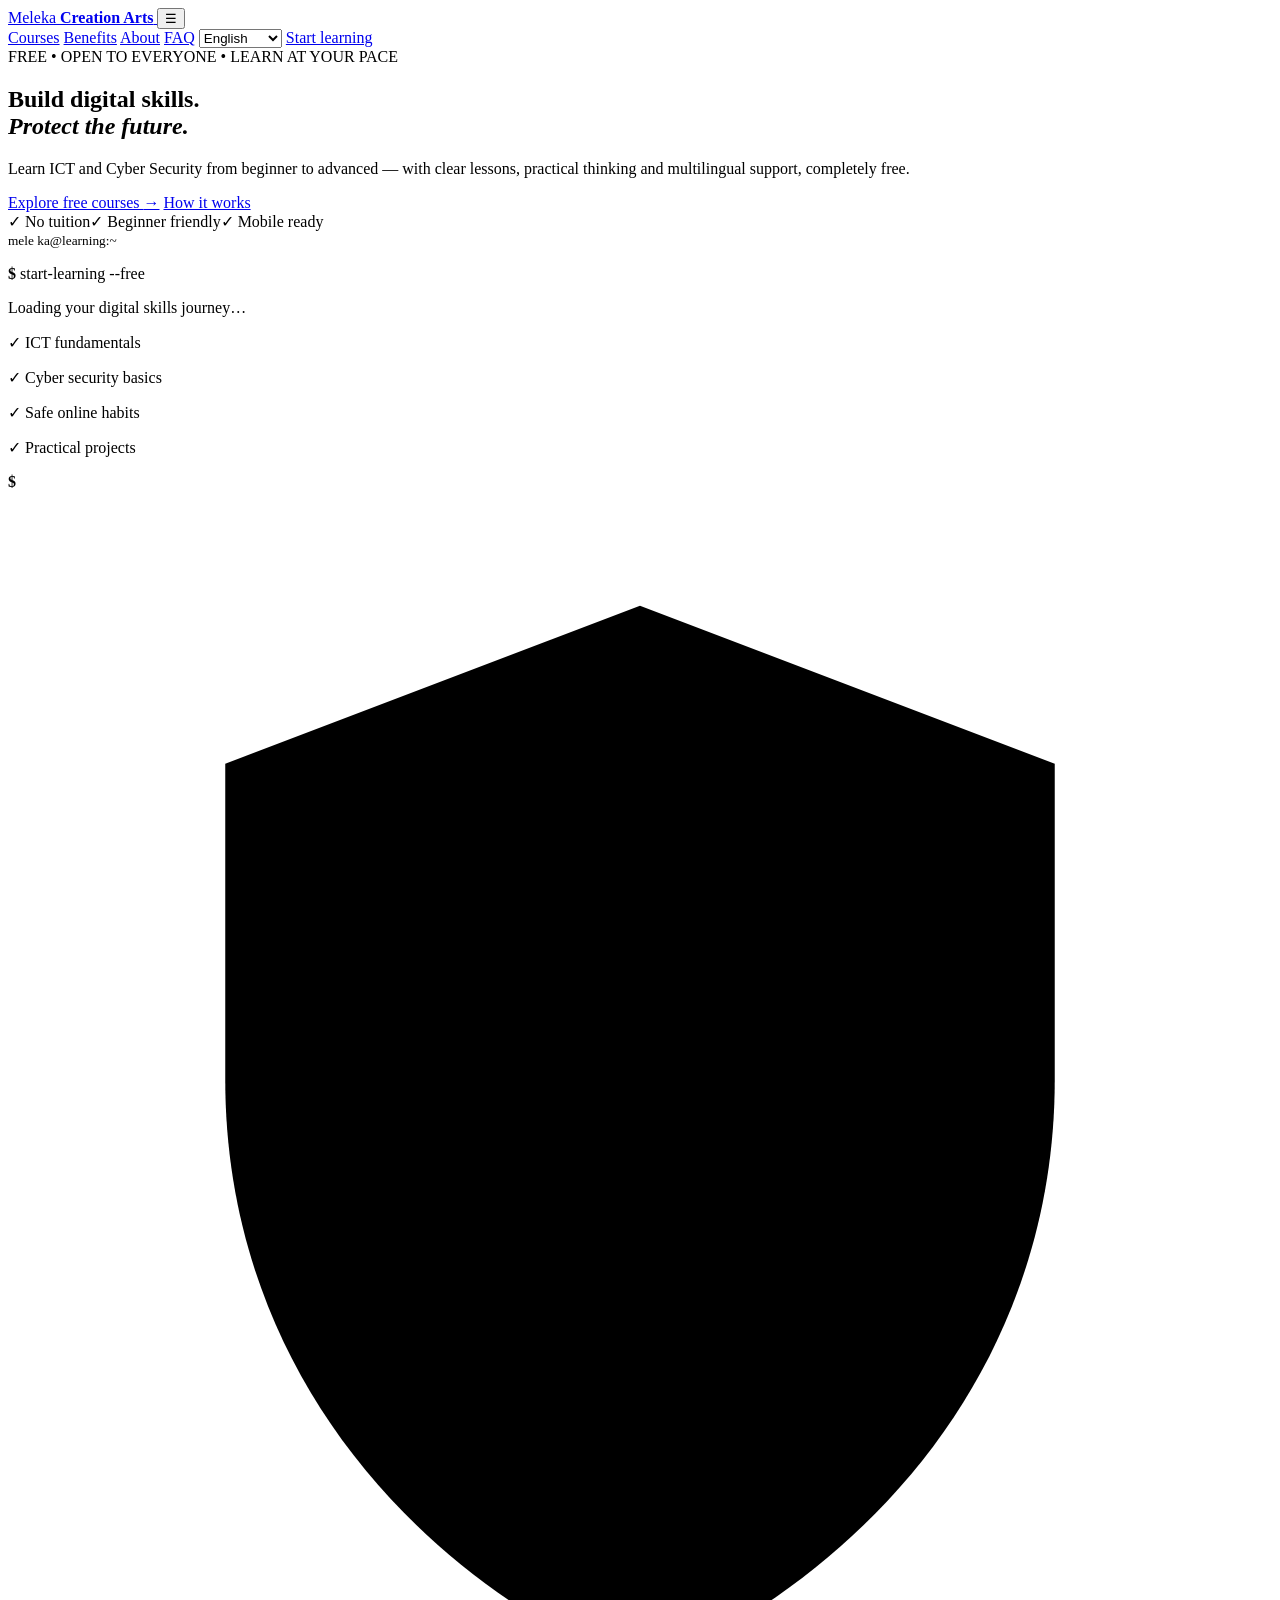
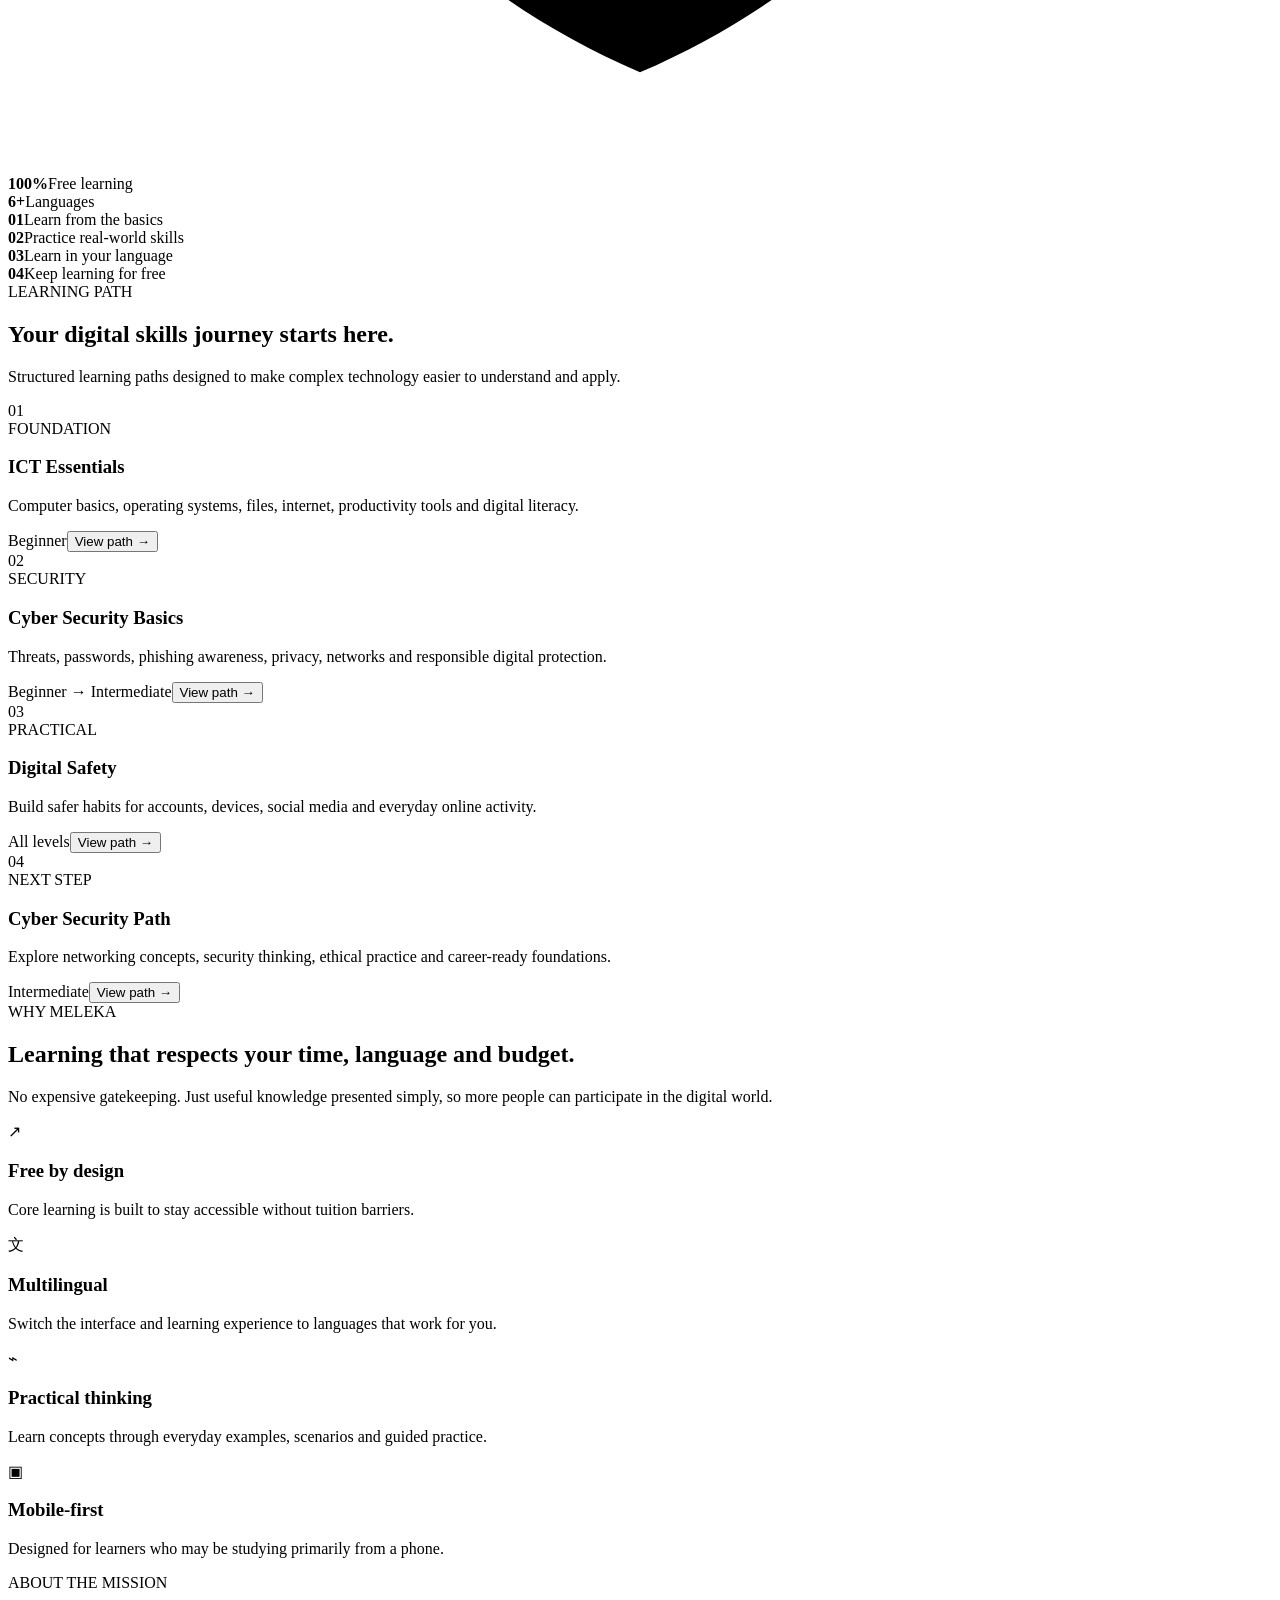
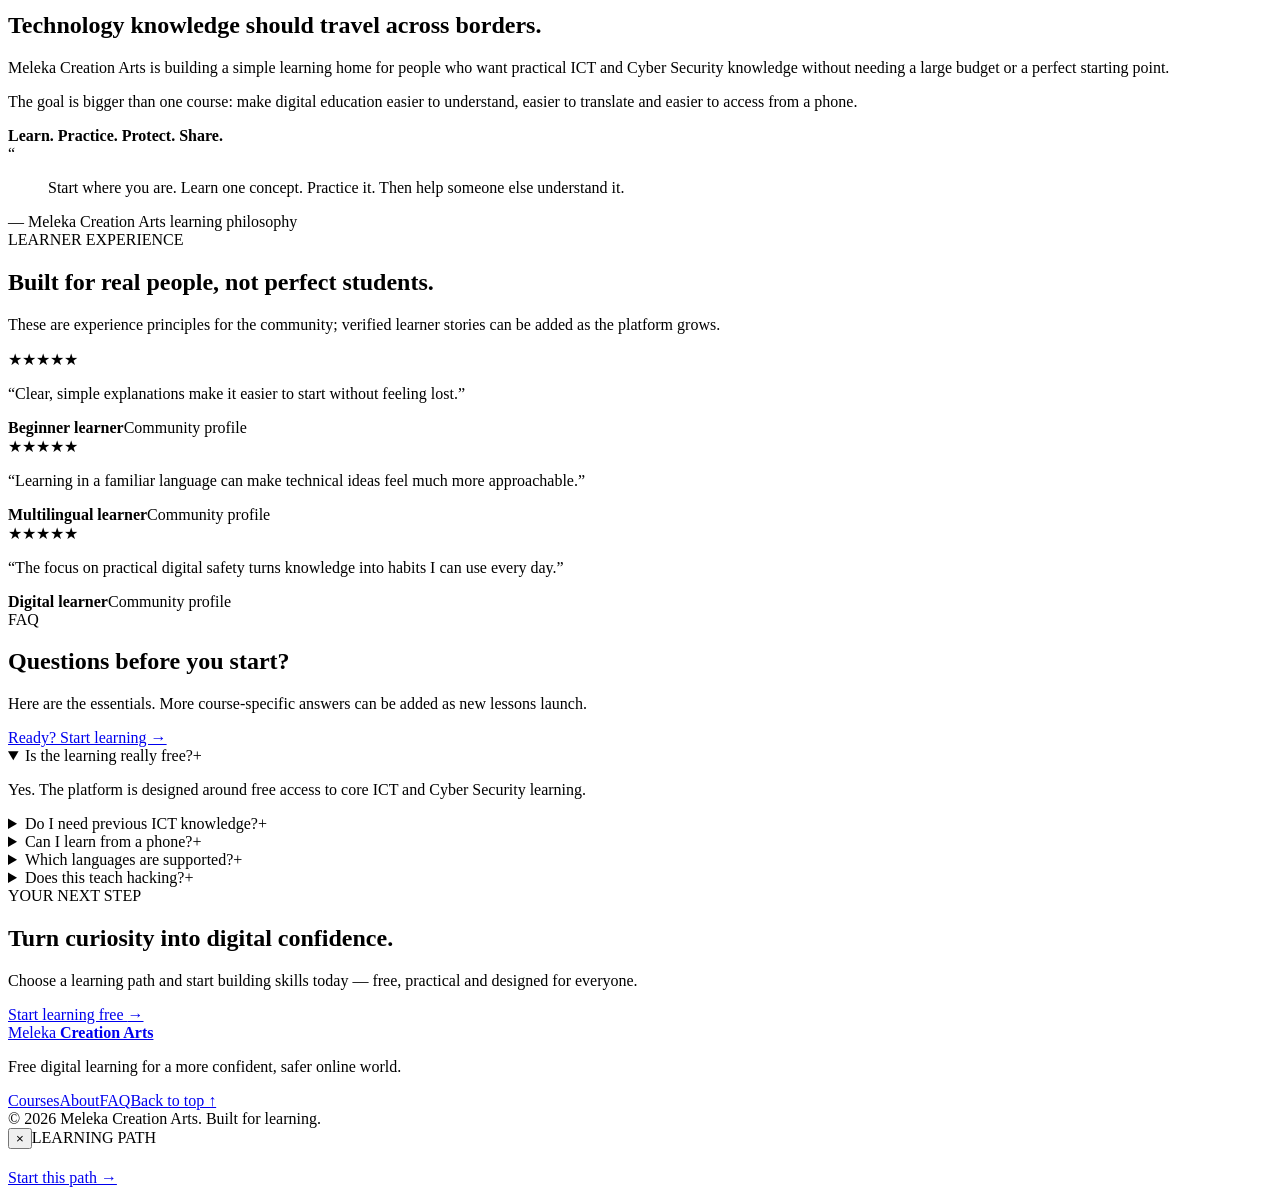
==== index.html @ e242d48a "Create Meleka Creation Arts learning website" ====
<!doctype html>
<html lang="en">
<head>
  <meta charset="utf-8">
  <meta name="viewport" content="width=device-width, initial-scale=1">
  <meta name="description" content="Meleka Creation Arts — free ICT and Cyber Security courses with multilingual learning support.">
  <meta name="theme-color" content="#08111f">
  <title>Meleka Creation Arts | Learn ICT & Cyber Security Free</title>
  <link rel="preconnect" href="https://fonts.googleapis.com">
  <link rel="preconnect" href="https://fonts.gstatic.com" crossorigin>
  <link href="https://fonts.googleapis.com/css2?family=DM+Sans:wght@400;500;600;700&family=Space+Grotesk:wght@500;600;700&display=swap" rel="stylesheet">
  <link rel="stylesheet" href="styles.css">
</head>
<body>
  <header class="site-header" id="top">
    <div class="container nav-wrap">
      <a class="brand" href="#top" aria-label="Meleka Creation Arts home">
        <span class="brand-mark" aria-hidden="true"><span></span><span></span><span></span></span>
        <span>Meleka <b>Creation Arts</b></span>
      </a>
      <button class="menu-toggle" aria-label="Open menu" aria-expanded="false">☰</button>
      <nav class="nav" aria-label="Main navigation">
        <a href="#courses" data-i18n="navCourses">Courses</a>
        <a href="#benefits" data-i18n="navBenefits">Benefits</a>
        <a href="#about" data-i18n="navAbout">About</a>
        <a href="#faq" data-i18n="navFaq">FAQ</a>
        <select id="language" aria-label="Choose language">
          <option value="en">English</option><option value="ny">Chichewa</option><option value="sw">Swahili</option>
          <option value="fr">Français</option><option value="pt">Português</option><option value="es">Español</option>
        </select>
        <a class="nav-cta" href="#courses" data-i18n="startLearning">Start learning</a>
      </nav>
    </div>
  </header>

  <main>
    <section class="hero">
      <div class="hero-glow glow-one"></div><div class="hero-glow glow-two"></div>
      <div class="container hero-grid">
        <div class="hero-copy">
          <div class="eyebrow"><span class="pulse"></span><span data-i18n="eyebrow">FREE • OPEN TO EVERYONE • LEARN AT YOUR PACE</span></div>
          <h1 data-i18n="heroTitle">Build digital skills.<br><em>Protect the future.</em></h1>
          <p class="hero-text" data-i18n="heroText">Learn ICT and Cyber Security from beginner to advanced — with clear lessons, practical thinking and multilingual support, completely free.</p>
          <div class="hero-actions">
            <a class="btn btn-primary" href="#courses" data-i18n="exploreCourses">Explore free courses <span>→</span></a>
            <a class="btn btn-ghost" href="#about" data-i18n="howItWorks">How it works</a>
          </div>
          <div class="trust-row"><span>✓ No tuition</span><span>✓ Beginner friendly</span><span>✓ Mobile ready</span></div>
        </div>
        <div class="hero-visual" aria-label="Cyber security learning illustration">
          <div class="terminal-card">
            <div class="terminal-top"><span></span><span></span><span></span><small>mele ka@learning:~</small></div>
            <div class="terminal-body"><p><b>$</b> start-learning --free</p><p class="muted">Loading your digital skills journey…</p><p><span class="green">✓</span> ICT fundamentals</p><p><span class="green">✓</span> Cyber security basics</p><p><span class="green">✓</span> Safe online habits</p><p><span class="green">✓</span> Practical projects</p><p class="cursor"><b>$</b> <span></span></p></div>
          </div>
          <div class="shield"><svg viewBox="0 0 64 64" aria-hidden="true"><path d="M32 5 53 13v16c0 14-8.9 24.8-21 30C19.9 53.8 11 43 11 29V13L32 5Z"/><path d="m21 32 7 7 15-16"/></svg></div>
          <div class="float-card card-a"><strong>100%</strong><span>Free learning</span></div>
          <div class="float-card card-b"><strong>6+</strong><span>Languages</span></div>
        </div>
      </div>
    </section>

    <section class="stats" aria-label="Platform highlights"><div class="container stats-grid"><div><strong>01</strong><span>Learn from the basics</span></div><div><strong>02</strong><span>Practice real-world skills</span></div><div><strong>03</strong><span>Learn in your language</span></div><div><strong>04</strong><span>Keep learning for free</span></div></div></section>

    <section class="section" id="courses">
      <div class="container">
        <div class="section-head"><div><span class="kicker">LEARNING PATH</span><h2 data-i18n="coursesTitle">Your digital skills journey starts here.</h2></div><p data-i18n="coursesIntro">Structured learning paths designed to make complex technology easier to understand and apply.</p></div>
        <div class="course-grid">
          <article class="course-card featured"><div class="course-icon">01</div><span class="level">FOUNDATION</span><h3>ICT Essentials</h3><p>Computer basics, operating systems, files, internet, productivity tools and digital literacy.</p><div class="course-bottom"><span>Beginner</span><button class="link-btn" onclick="showCourse('ICT Essentials')">View path →</button></div></article>
          <article class="course-card"><div class="course-icon">02</div><span class="level">SECURITY</span><h3>Cyber Security Basics</h3><p>Threats, passwords, phishing awareness, privacy, networks and responsible digital protection.</p><div class="course-bottom"><span>Beginner → Intermediate</span><button class="link-btn" onclick="showCourse('Cyber Security Basics')">View path →</button></div></article>
          <article class="course-card"><div class="course-icon">03</div><span class="level">PRACTICAL</span><h3>Digital Safety</h3><p>Build safer habits for accounts, devices, social media and everyday online activity.</p><div class="course-bottom"><span>All levels</span><button class="link-btn" onclick="showCourse('Digital Safety')">View path →</button></div></article>
          <article class="course-card"><div class="course-icon">04</div><span class="level">NEXT STEP</span><h3>Cyber Security Path</h3><p>Explore networking concepts, security thinking, ethical practice and career-ready foundations.</p><div class="course-bottom"><span>Intermediate</span><button class="link-btn" onclick="showCourse('Cyber Security Path')">View path →</button></div></article>
        </div>
      </div>
    </section>

    <section class="section dark-section" id="benefits">
      <div class="container"><div class="section-head light"><div><span class="kicker">WHY MELEKA</span><h2 data-i18n="benefitsTitle">Learning that respects your time, language and budget.</h2></div><p data-i18n="benefitsIntro">No expensive gatekeeping. Just useful knowledge presented simply, so more people can participate in the digital world.</p></div>
        <div class="benefit-grid">
          <div class="benefit"><span>↗</span><h3>Free by design</h3><p>Core learning is built to stay accessible without tuition barriers.</p></div>
          <div class="benefit"><span>文</span><h3>Multilingual</h3><p>Switch the interface and learning experience to languages that work for you.</p></div>
          <div class="benefit"><span>⌁</span><h3>Practical thinking</h3><p>Learn concepts through everyday examples, scenarios and guided practice.</p></div>
          <div class="benefit"><span>▣</span><h3>Mobile-first</h3><p>Designed for learners who may be studying primarily from a phone.</p></div>
        </div>
      </div>
    </section>

    <section class="section about" id="about"><div class="container about-grid"><div class="about-panel"><span class="kicker">ABOUT THE MISSION</span><h2>Technology knowledge should travel across borders.</h2><p>Meleka Creation Arts is building a simple learning home for people who want practical ICT and Cyber Security knowledge without needing a large budget or a perfect starting point.</p><p>The goal is bigger than one course: make digital education easier to understand, easier to translate and easier to access from a phone.</p><div class="mission-line"><span></span><b>Learn. Practice. Protect. Share.</b></div></div><div class="quote-panel"><div class="quote-mark">“</div><blockquote>Start where you are. Learn one concept. Practice it. Then help someone else understand it.</blockquote><span>— Meleka Creation Arts learning philosophy</span></div></div></section>

    <section class="section testimonials" id="testimonials"><div class="container"><div class="center-head"><span class="kicker">LEARNER EXPERIENCE</span><h2>Built for real people, not perfect students.</h2><p>These are experience principles for the community; verified learner stories can be added as the platform grows.</p></div><div class="testimonial-grid"><article><div class="stars">★★★★★</div><p>“Clear, simple explanations make it easier to start without feeling lost.”</p><strong>Beginner learner</strong><span>Community profile</span></article><article><div class="stars">★★★★★</div><p>“Learning in a familiar language can make technical ideas feel much more approachable.”</p><strong>Multilingual learner</strong><span>Community profile</span></article><article><div class="stars">★★★★★</div><p>“The focus on practical digital safety turns knowledge into habits I can use every day.”</p><strong>Digital learner</strong><span>Community profile</span></article></div></div></section>

    <section class="section faq" id="faq"><div class="container faq-grid"><div><span class="kicker">FAQ</span><h2>Questions before you start?</h2><p>Here are the essentials. More course-specific answers can be added as new lessons launch.</p><a class="text-link" href="#cta">Ready? Start learning →</a></div><div class="faq-list">
      <details open><summary>Is the learning really free?<span>+</span></summary><p>Yes. The platform is designed around free access to core ICT and Cyber Security learning.</p></details>
      <details><summary>Do I need previous ICT knowledge?<span>+</span></summary><p>No. The foundation path starts with beginner concepts and gradually introduces more technical ideas.</p></details>
      <details><summary>Can I learn from a phone?<span>+</span></summary><p>Yes. The website is mobile-first, with lightweight layouts designed for smaller screens and slower connections.</p></details>
      <details><summary>Which languages are supported?<span>+</span></summary><p>The interface currently demonstrates English, Chichewa, Swahili, French, Portuguese and Spanish. Course translation can expand over time.</p></details>
      <details><summary>Does this teach hacking?<span>+</span></summary><p>The focus is defensive and educational: understanding threats, protecting systems and practicing cybersecurity responsibly and legally.</p></details>
    </div></div></section>

    <section class="cta" id="cta"><div class="container cta-inner"><div><span class="kicker">YOUR NEXT STEP</span><h2 data-i18n="ctaTitle">Turn curiosity into digital confidence.</h2><p data-i18n="ctaText">Choose a learning path and start building skills today — free, practical and designed for everyone.</p></div><a class="btn btn-light" href="#courses" data-i18n="ctaButton">Start learning free <span>→</span></a></div></section>
  </main>

  <footer><div class="container footer-grid"><div><a class="brand footer-brand" href="#top"><span class="brand-mark"><span></span><span></span><span></span></span><span>Meleka <b>Creation Arts</b></span></a><p>Free digital learning for a more confident, safer online world.</p></div><div class="footer-links"><a href="#courses">Courses</a><a href="#about">About</a><a href="#faq">FAQ</a><a href="#top">Back to top ↑</a></div><div class="copyright">© 2026 Meleka Creation Arts. Built for learning.</div></div></footer>

  <div class="modal" id="courseModal" aria-hidden="true"><div class="modal-card" role="dialog" aria-modal="true" aria-labelledby="modalTitle"><button class="modal-close" onclick="closeCourse()" aria-label="Close">×</button><span class="kicker">LEARNING PATH</span><h2 id="modalTitle"></h2><p id="modalText"></p><a class="btn btn-primary" href="#cta" onclick="closeCourse()">Start this path →</a></div></div>
  <script src="script.js"></script>
</body>
</html>
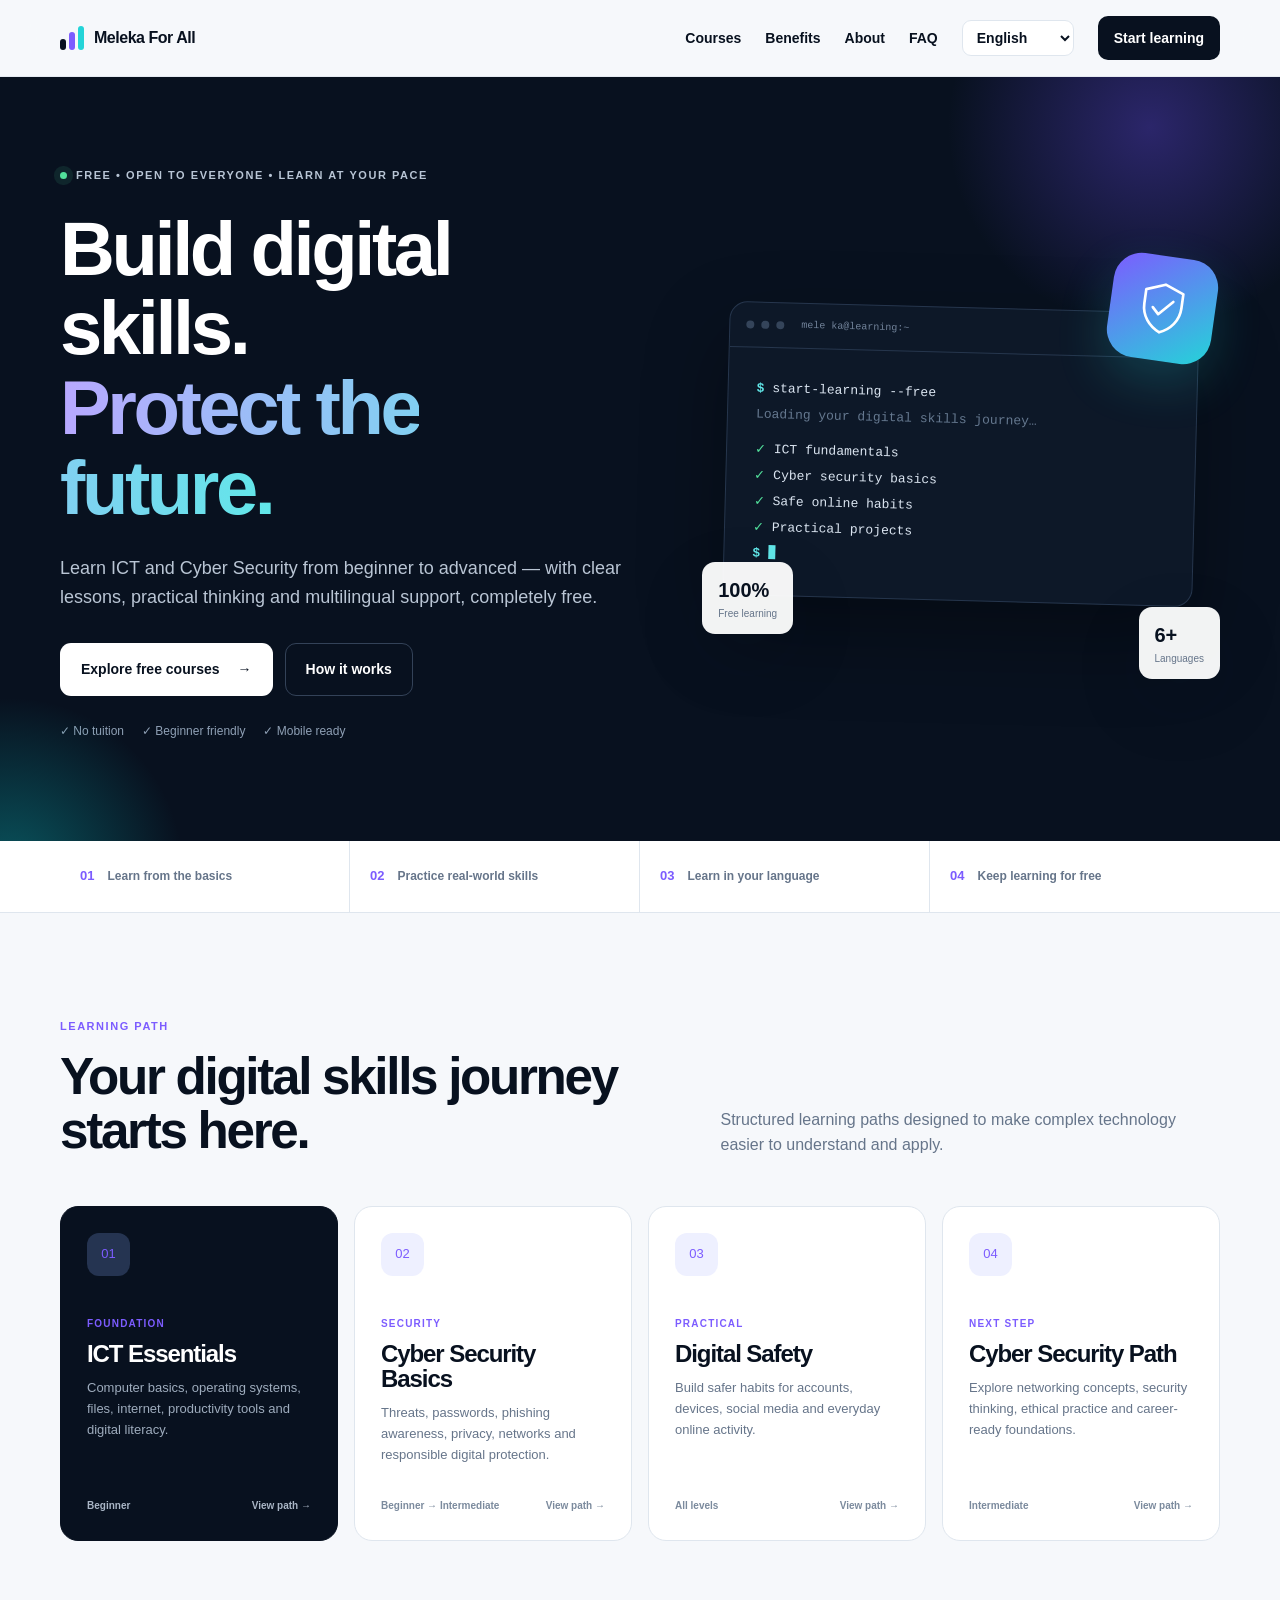
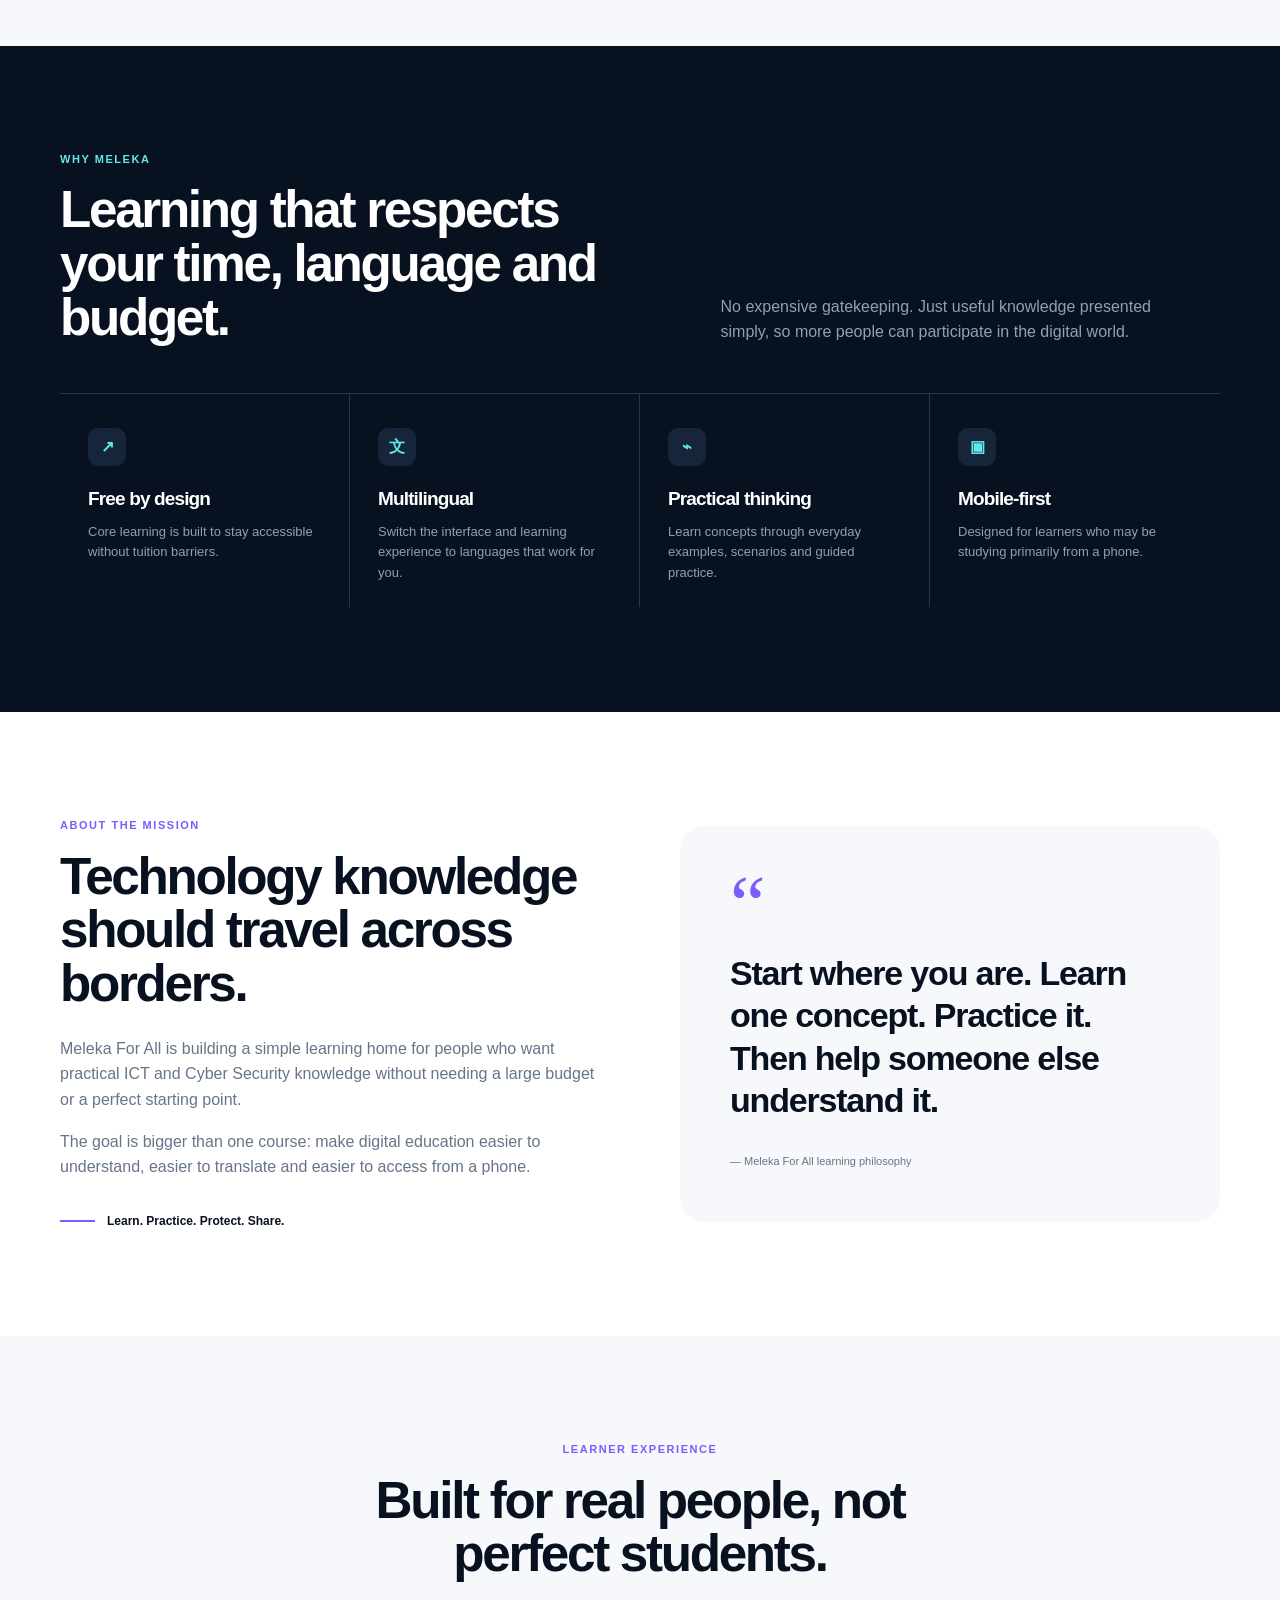
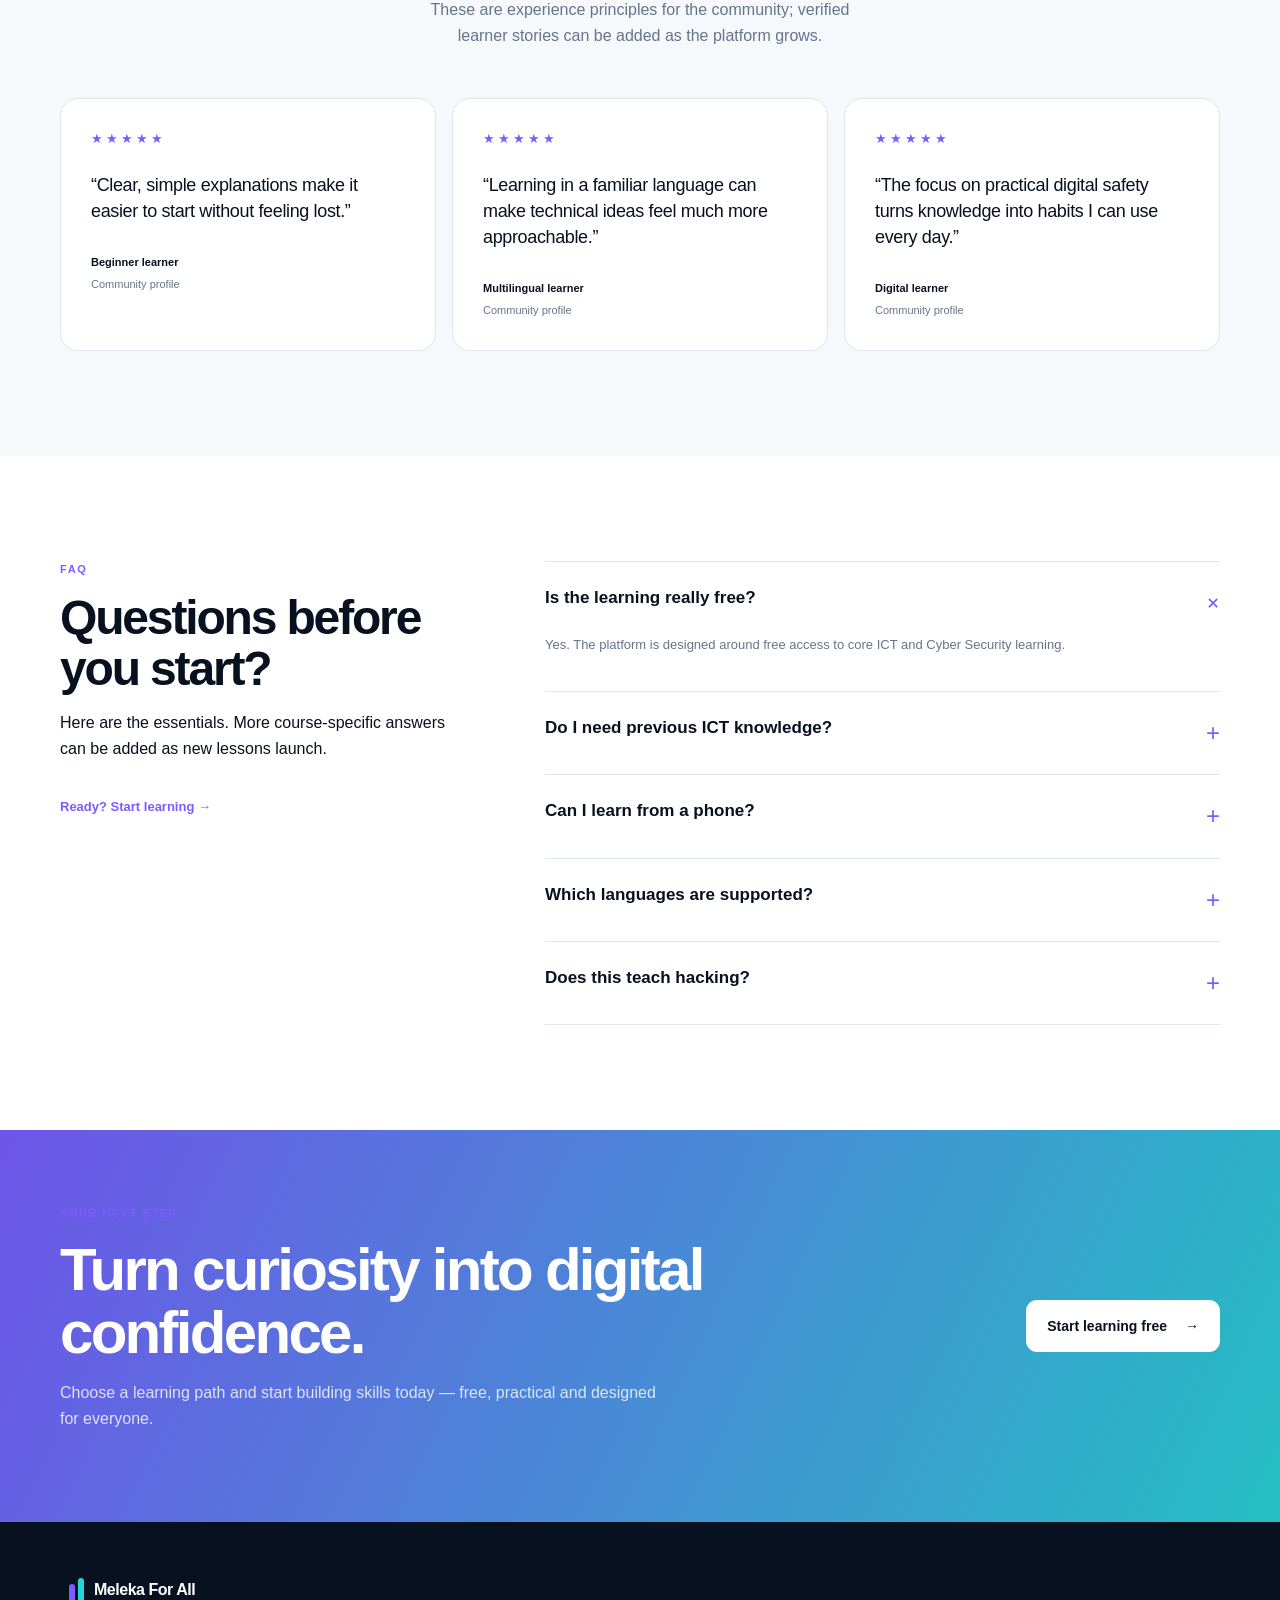
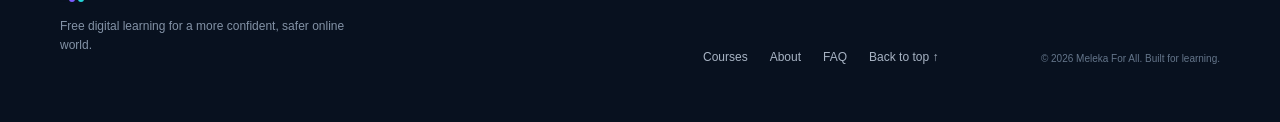
==== commit 43f2c6f3: "Upgrade site branding to Meleka For All and make it installable" ====
--- a/index.html
+++ b/index.html
@@ -3,9 +3,13 @@
 <head>
   <meta charset="utf-8">
   <meta name="viewport" content="width=device-width, initial-scale=1">
-  <meta name="description" content="Meleka Creation Arts — free ICT and Cyber Security courses with multilingual learning support.">
+  <meta name="description" content="Meleka For All — free ICT and Cyber Security courses, multilingual learning, digital safety and creative tools.">
   <meta name="theme-color" content="#08111f">
-  <title>Meleka Creation Arts | Learn ICT & Cyber Security Free</title>
+  <meta name="mobile-web-app-capable" content="yes">
+  <meta name="apple-mobile-web-app-capable" content="yes">
+  <meta name="apple-mobile-web-app-status-bar-style" content="black-translucent">
+  <link rel="manifest" href="./manifest.webmanifest">
+  <title>Meleka For All | Free Digital Learning</title>
   <link rel="preconnect" href="https://fonts.googleapis.com">
   <link rel="preconnect" href="https://fonts.gstatic.com" crossorigin>
   <link href="https://fonts.googleapis.com/css2?family=DM+Sans:wght@400;500;600;700&family=Space+Grotesk:wght@500;600;700&display=swap" rel="stylesheet">
@@ -14,9 +18,9 @@
 <body>
   <header class="site-header" id="top">
     <div class="container nav-wrap">
-      <a class="brand" href="#top" aria-label="Meleka Creation Arts home">
+      <a class="brand" href="#top" aria-label="Meleka For All home">
         <span class="brand-mark" aria-hidden="true"><span></span><span></span><span></span></span>
-        <span>Meleka <b>Creation Arts</b></span>
+        <span>Meleka <b>For All</b></span>
       </a>
       <button class="menu-toggle" aria-label="Open menu" aria-expanded="false">☰</button>
       <nav class="nav" aria-label="Main navigation">
@@ -84,7 +88,7 @@
       </div>
     </section>
 
-    <section class="section about" id="about"><div class="container about-grid"><div class="about-panel"><span class="kicker">ABOUT THE MISSION</span><h2>Technology knowledge should travel across borders.</h2><p>Meleka Creation Arts is building a simple learning home for people who want practical ICT and Cyber Security knowledge without needing a large budget or a perfect starting point.</p><p>The goal is bigger than one course: make digital education easier to understand, easier to translate and easier to access from a phone.</p><div class="mission-line"><span></span><b>Learn. Practice. Protect. Share.</b></div></div><div class="quote-panel"><div class="quote-mark">“</div><blockquote>Start where you are. Learn one concept. Practice it. Then help someone else understand it.</blockquote><span>— Meleka Creation Arts learning philosophy</span></div></div></section>
+    <section class="section about" id="about"><div class="container about-grid"><div class="about-panel"><span class="kicker">ABOUT THE MISSION</span><h2>Technology knowledge should travel across borders.</h2><p>Meleka For All is building a simple learning home for people who want practical ICT and Cyber Security knowledge without needing a large budget or a perfect starting point.</p><p>The goal is bigger than one course: make digital education easier to understand, easier to translate and easier to access from a phone.</p><div class="mission-line"><span></span><b>Learn. Practice. Protect. Share.</b></div></div><div class="quote-panel"><div class="quote-mark">“</div><blockquote>Start where you are. Learn one concept. Practice it. Then help someone else understand it.</blockquote><span>— Meleka For All learning philosophy</span></div></div></section>
 
     <section class="section testimonials" id="testimonials"><div class="container"><div class="center-head"><span class="kicker">LEARNER EXPERIENCE</span><h2>Built for real people, not perfect students.</h2><p>These are experience principles for the community; verified learner stories can be added as the platform grows.</p></div><div class="testimonial-grid"><article><div class="stars">★★★★★</div><p>“Clear, simple explanations make it easier to start without feeling lost.”</p><strong>Beginner learner</strong><span>Community profile</span></article><article><div class="stars">★★★★★</div><p>“Learning in a familiar language can make technical ideas feel much more approachable.”</p><strong>Multilingual learner</strong><span>Community profile</span></article><article><div class="stars">★★★★★</div><p>“The focus on practical digital safety turns knowledge into habits I can use every day.”</p><strong>Digital learner</strong><span>Community profile</span></article></div></div></section>
 
@@ -99,9 +103,10 @@
     <section class="cta" id="cta"><div class="container cta-inner"><div><span class="kicker">YOUR NEXT STEP</span><h2 data-i18n="ctaTitle">Turn curiosity into digital confidence.</h2><p data-i18n="ctaText">Choose a learning path and start building skills today — free, practical and designed for everyone.</p></div><a class="btn btn-light" href="#courses" data-i18n="ctaButton">Start learning free <span>→</span></a></div></section>
   </main>
 
-  <footer><div class="container footer-grid"><div><a class="brand footer-brand" href="#top"><span class="brand-mark"><span></span><span></span><span></span></span><span>Meleka <b>Creation Arts</b></span></a><p>Free digital learning for a more confident, safer online world.</p></div><div class="footer-links"><a href="#courses">Courses</a><a href="#about">About</a><a href="#faq">FAQ</a><a href="#top">Back to top ↑</a></div><div class="copyright">© 2026 Meleka Creation Arts. Built for learning.</div></div></footer>
+  <footer><div class="container footer-grid"><div><a class="brand footer-brand" href="#top"><span class="brand-mark"><span></span><span></span><span></span></span><span>Meleka <b>For All</b></span></a><p>Free digital learning for a more confident, safer online world.</p></div><div class="footer-links"><a href="#courses">Courses</a><a href="#about">About</a><a href="#faq">FAQ</a><a href="#top">Back to top ↑</a></div><div class="copyright">© 2026 Meleka For All. Built for learning.</div></div></footer>
 
   <div class="modal" id="courseModal" aria-hidden="true"><div class="modal-card" role="dialog" aria-modal="true" aria-labelledby="modalTitle"><button class="modal-close" onclick="closeCourse()" aria-label="Close">×</button><span class="kicker">LEARNING PATH</span><h2 id="modalTitle"></h2><p id="modalText"></p><a class="btn btn-primary" href="#cta" onclick="closeCourse()">Start this path →</a></div></div>
   <script src="script.js"></script>
+  <script>if('serviceWorker' in navigator){window.addEventListener('load',()=>navigator.serviceWorker.register('./sw.js').catch(()=>{}));}</script>
 </body>
 </html>
--- a/styles.css
+++ b/styles.css
@@ -0,0 +1,234 @@
+:root {
+  --ink: #08111f;
+  --ink2: #0e1b2d;
+  --paper: #f6f8fb;
+  --white: #fff;
+  --line: #dfe6ee;
+  --muted: #66758a;
+  --accent: #7c5cff;
+  --cyan: #24d4d8;
+  --green: #52e09b;
+  --shadow: 0 24px 70px rgba(8, 17, 31, .12);
+}
+
+* { box-sizing: border-box; }
+html { scroll-behavior: smooth; }
+body {
+  margin: 0;
+  font-family: 'DM Sans', sans-serif;
+  color: var(--ink);
+  background: var(--paper);
+  line-height: 1.6;
+  overflow-x: hidden;
+}
+body.modal-open { overflow: hidden; }
+a { text-decoration: none; color: inherit; }
+button, select { font: inherit; }
+button { -webkit-tap-highlight-color: transparent; }
+.container { width: min(1160px, calc(100% - 40px)); margin: auto; }
+
+.site-header {
+  position: sticky; top: 0; z-index: 20;
+  background: rgba(246, 248, 251, .86);
+  backdrop-filter: blur(18px);
+  border-bottom: 1px solid rgba(223, 230, 238, .75);
+}
+.nav-wrap { min-height: 76px; display: flex; align-items: center; justify-content: space-between; gap: 20px; }
+.brand { display: flex; align-items: center; gap: 10px; font-family: 'Space Grotesk', sans-serif; font-weight: 600; letter-spacing: -.03em; white-space: nowrap; }
+.brand b { font-weight: 700; }
+.brand-mark { display: grid; grid-template-columns: repeat(3, 6px); gap: 3px; align-items: end; width: 24px; height: 24px; flex: 0 0 auto; }
+.brand-mark span { display: block; border-radius: 5px; background: var(--ink); }
+.brand-mark span:nth-child(1) { height: 11px; }
+.brand-mark span:nth-child(2) { height: 18px; background: var(--accent); }
+.brand-mark span:nth-child(3) { height: 24px; background: var(--cyan); }
+.nav { display: flex; align-items: center; gap: 24px; font-size: 14px; font-weight: 600; }
+.nav a { transition: color .2s ease, transform .2s ease; }
+.nav a:hover { color: var(--accent); }
+.nav select { border: 1px solid var(--line); background: var(--white); border-radius: 9px; padding: 8px 10px; color: var(--ink); outline: none; cursor: pointer; }
+.nav-cta { background: var(--ink); color: #fff !important; padding: 11px 16px; border-radius: 10px; }
+.menu-toggle { display: none; border: 0; background: none; font-size: 25px; cursor: pointer; padding: 7px; color: var(--ink); }
+
+.hero { position: relative; overflow: hidden; background: var(--ink); color: #fff; padding: 90px 0 100px; }
+.hero-grid { display: grid; grid-template-columns: 1.05fr .95fr; gap: 70px; align-items: center; }
+.hero-glow { position: absolute; border-radius: 50%; pointer-events: none; }
+.glow-one { width: 420px; height: 420px; background: radial-gradient(circle, #563fc6 0, transparent 68%); right: -80px; top: -160px; opacity: .45; }
+.glow-two { width: 360px; height: 360px; background: radial-gradient(circle, #0aa7aa 0, transparent 68%); left: -170px; bottom: -210px; opacity: .45; }
+.eyebrow, .kicker { font-size: 11px; font-weight: 800; letter-spacing: .14em; }
+.eyebrow { display: flex; gap: 9px; align-items: center; color: #b8c5d5; margin-bottom: 24px; }
+.pulse { width: 7px; height: 7px; border-radius: 50%; background: var(--green); box-shadow: 0 0 0 6px rgba(82, 224, 155, .1); flex: 0 0 auto; }
+h1, h2, h3 { font-family: 'Space Grotesk', sans-serif; line-height: 1.05; margin: 0; letter-spacing: -.045em; }
+h1 { font-size: clamp(44px, 6vw, 76px); max-width: 760px; }
+h1 em { font-style: normal; background: linear-gradient(90deg, #b8a8ff, #61e7e9); -webkit-background-clip: text; background-clip: text; color: transparent; }
+.hero-text { font-size: 18px; color: #b9c5d4; max-width: 650px; margin: 26px 0 32px; }
+.hero-actions { display: flex; gap: 12px; flex-wrap: wrap; }
+.btn { display: inline-flex; align-items: center; justify-content: center; gap: 18px; padding: 14px 20px; border-radius: 11px; font-weight: 700; font-size: 14px; border: 1px solid transparent; transition: transform .2s ease, box-shadow .2s ease; cursor: pointer; }
+.btn:hover { transform: translateY(-2px); }
+.btn-primary { background: #fff; color: var(--ink); }
+.btn-primary:hover { box-shadow: 0 12px 30px rgba(255, 255, 255, .12); }
+.btn-ghost { border-color: #334258; color: #fff; }
+.trust-row { display: flex; gap: 18px; flex-wrap: wrap; color: #8fa0b5; font-size: 12px; margin-top: 26px; }
+.hero-visual { position: relative; min-height: 450px; display: flex; align-items: center; justify-content: center; }
+.terminal-card { width: min(470px, 100%); background: #0d1828; border: 1px solid #26364d; border-radius: 18px; box-shadow: 0 35px 80px rgba(0, 0, 0, .35); overflow: hidden; transform: rotate(1.5deg); }
+.terminal-top { height: 45px; border-bottom: 1px solid #26364d; display: flex; align-items: center; padding: 0 16px; gap: 7px; color: #72839a; }
+.terminal-top span { width: 8px; height: 8px; border-radius: 50%; background: #34445a; }
+.terminal-top small { margin-left: 10px; font-family: monospace; font-size: 10px; }
+.terminal-body { padding: 28px; font: 13px/2 monospace; color: #dbe5f1; }
+.terminal-body p { margin: 0; }
+.terminal-body b { color: #61e7e9; }
+.terminal-body .muted { color: #65788f; margin-bottom: 9px; }
+.green { color: var(--green); }
+.cursor span { display: inline-block; width: 7px; height: 14px; background: #61e7e9; vertical-align: -2px; animation: blink 1s steps(2) infinite; }
+@keyframes blink { 50% { opacity: 0; } }
+.shield { position: absolute; width: 105px; height: 105px; border-radius: 28px; display: grid; place-items: center; background: linear-gradient(145deg, #7c5cff, #24d4d8); box-shadow: 0 20px 50px rgba(36, 212, 216, .2); right: 1%; top: 6%; transform: rotate(8deg); }
+.shield svg { width: 57px; fill: none; stroke: #fff; stroke-width: 3; stroke-linecap: round; stroke-linejoin: round; }
+.float-card { position: absolute; background: rgba(255, 255, 255, .95); color: var(--ink); border-radius: 13px; padding: 12px 16px; box-shadow: var(--shadow); display: flex; flex-direction: column; }
+.float-card strong { font-family: 'Space Grotesk', sans-serif; font-size: 20px; }
+.float-card span { font-size: 10px; color: var(--muted); }
+.card-a { left: 0; bottom: 10%; }
+.card-b { right: 0; bottom: 0; }
+
+.stats { background: #fff; border-bottom: 1px solid var(--line); }
+.stats-grid { display: grid; grid-template-columns: repeat(4, 1fr); }
+.stats-grid div { padding: 25px 20px; border-right: 1px solid var(--line); display: flex; gap: 13px; align-items: center; }
+.stats-grid div:last-child { border: 0; }
+.stats-grid strong { font-family: 'Space Grotesk', sans-serif; font-size: 13px; color: var(--accent); }
+.stats-grid span { font-size: 12px; color: var(--muted); font-weight: 600; }
+
+.section { padding: 105px 0; }
+.section-head { display: grid; grid-template-columns: 1.1fr .9fr; gap: 50px; align-items: end; margin-bottom: 48px; }
+.kicker { color: var(--accent); display: block; margin-bottom: 15px; }
+.section h2 { font-size: clamp(34px, 4vw, 54px); max-width: 700px; }
+.section-head p, .center-head p { color: var(--muted); max-width: 470px; margin: 0; }
+.course-grid { display: grid; grid-template-columns: repeat(4, 1fr); gap: 16px; }
+.course-card { background: #fff; border: 1px solid var(--line); border-radius: 18px; padding: 26px; min-height: 335px; display: flex; flex-direction: column; transition: transform .25s ease, box-shadow .25s ease; }
+.course-card:hover { transform: translateY(-5px); box-shadow: var(--shadow); }
+.course-card.featured { background: var(--ink); color: #fff; border-color: var(--ink); }
+.course-icon { font-family: 'Space Grotesk', sans-serif; font-size: 13px; width: 43px; height: 43px; border-radius: 12px; background: #eef0ff; color: var(--accent); display: grid; place-items: center; margin-bottom: 40px; }
+.featured .course-icon { background: #253451; }
+.level { font-size: 10px; font-weight: 800; letter-spacing: .12em; color: var(--accent); }
+.course-card h3 { font-size: 24px; margin: 9px 0 12px; }
+.course-card p { font-size: 13px; color: var(--muted); margin: 0; }
+.featured p { color: #9eacbd; }
+.course-bottom { margin-top: auto; padding-top: 24px; display: flex; justify-content: space-between; gap: 8px; align-items: center; font-size: 10px; font-weight: 700; color: #7b8a9d; }
+.featured .course-bottom { color: #aab6c6; }
+.link-btn { border: 0; background: none; padding: 0; color: inherit; font-weight: 800; cursor: pointer; }
+
+.dark-section { background: var(--ink); color: #fff; }
+.light .kicker { color: #61e7e9; }
+.light p { color: #8fa0b5; }
+.benefit-grid { display: grid; grid-template-columns: repeat(4, 1fr); border-top: 1px solid #26364d; }
+.benefit { padding: 34px 28px 10px; border-right: 1px solid #26364d; }
+.benefit:last-child { border: 0; }
+.benefit > span { display: grid; place-items: center; width: 38px; height: 38px; border-radius: 10px; background: #17253a; color: #61e7e9; font-weight: 800; }
+.benefit h3 { font-size: 19px; margin: 23px 0 9px; }
+.benefit p { font-size: 13px; color: #8fa0b5; }
+
+.about { background: #fff; }
+.about-grid { display: grid; grid-template-columns: 1fr 1fr; gap: 80px; align-items: center; }
+.about-panel h2 { font-size: clamp(34px, 4vw, 54px); margin-bottom: 25px; }
+.about-panel p { color: var(--muted); max-width: 590px; }
+.mission-line { margin-top: 32px; display: flex; align-items: center; gap: 12px; font-size: 12px; }
+.mission-line span { width: 35px; height: 2px; background: var(--accent); }
+.quote-panel { background: var(--paper); border-radius: 24px; padding: 50px; }
+.quote-mark { font: 80px/0.7 Georgia, serif; color: var(--accent); }
+blockquote { font: 600 clamp(23px, 3vw, 34px)/1.25 'Space Grotesk', sans-serif; letter-spacing: -.035em; margin: 20px 0 25px; }
+.quote-panel > span { font-size: 11px; color: var(--muted); }
+
+.center-head { text-align: center; max-width: 680px; margin: 0 auto 50px; }
+.center-head .kicker { margin-bottom: 15px; }
+.center-head p { margin: 16px auto 0; }
+.testimonial-grid { display: grid; grid-template-columns: repeat(3, 1fr); gap: 16px; }
+.testimonial-grid article { background: #fff; border: 1px solid var(--line); border-radius: 18px; padding: 30px; }
+.stars { letter-spacing: 3px; color: #7c5cff; font-size: 13px; }
+.testimonial-grid p { font: 500 18px/1.45 'Space Grotesk', sans-serif; letter-spacing: -.02em; margin: 22px 0 30px; }
+.testimonial-grid strong, .testimonial-grid span { display: block; font-size: 11px; }
+.testimonial-grid span { color: var(--muted); margin-top: 4px; }
+
+.faq { background: #fff; }
+.faq-grid { display: grid; grid-template-columns: .75fr 1.25fr; gap: 80px; }
+.faq h2 { font-size: 48px; }
+.faq > div > p { color: var(--muted); max-width: 380px; }
+.text-link { display: inline-block; color: var(--accent); font-weight: 800; font-size: 13px; margin-top: 20px; }
+.faq-list details { border-top: 1px solid var(--line); padding: 22px 0; }
+.faq-list details:last-child { border-bottom: 1px solid var(--line); }
+summary { list-style: none; cursor: pointer; display: flex; justify-content: space-between; gap: 20px; font-family: 'Space Grotesk', sans-serif; font-weight: 600; font-size: 17px; }
+summary::-webkit-details-marker { display: none; }
+summary span { color: var(--accent); font-size: 24px; font-weight: 400; transition: transform .2s ease; }
+.faq-list details[open] summary span { transform: rotate(45deg); }
+.faq-list p { color: var(--muted); font-size: 13px; max-width: 680px; }
+
+.cta { padding: 75px 0; background: linear-gradient(115deg, #6e54e8, #24bfc3); color: #fff; }
+.cta-inner { display: flex; align-items: center; justify-content: space-between; gap: 40px; }
+.cta h2 { font-size: clamp(36px, 5vw, 60px); max-width: 700px; }
+.cta p { color: rgba(255, 255, 255, .8); max-width: 600px; }
+.btn-light { background: #fff; color: var(--ink); white-space: nowrap; }
+
+footer { background: var(--ink); color: #fff; padding: 55px 0; }
+.footer-grid { display: grid; grid-template-columns: 1.5fr 1fr auto; gap: 40px; align-items: end; }
+.footer-brand { margin-bottom: 14px; }
+.footer-grid p { font-size: 12px; color: #8392a6; max-width: 310px; }
+.footer-links { display: flex; gap: 22px; font-size: 12px; color: #a8b4c4; justify-content: center; }
+.copyright { font-size: 10px; color: #64758a; white-space: nowrap; }
+
+.modal { position: fixed; inset: 0; background: rgba(3, 8, 16, .7); backdrop-filter: blur(7px); display: none; place-items: center; z-index: 50; padding: 20px; }
+.modal.show { display: grid; }
+.modal-card { position: relative; background: #fff; border-radius: 22px; padding: 40px; max-width: 520px; width: 100%; max-height: min(90vh, 600px); overflow: auto; box-shadow: 0 40px 100px rgba(0, 0, 0, .35); }
+.modal-card h2 { font-size: 38px; margin-bottom: 15px; }
+.modal-card p { color: var(--muted); }
+.modal-close { position: absolute; right: 17px; top: 13px; border: 0; background: none; font-size: 30px; cursor: pointer; color: var(--muted); line-height: 1; padding: 4px 8px; }
+
+:focus-visible { outline: 3px solid rgba(124, 92, 255, .45); outline-offset: 3px; }
+
+@media (max-width: 950px) {
+  .nav { gap: 13px; }
+  .hero-grid { gap: 35px; }
+  .course-grid { grid-template-columns: repeat(2, 1fr); }
+  .benefit-grid { grid-template-columns: repeat(2, 1fr); }
+  .benefit:nth-child(2) { border-right: 0; }
+  .benefit:nth-child(-n+2) { border-bottom: 1px solid #26364d; }
+  .about-grid, .faq-grid { gap: 45px; }
+  .footer-grid { grid-template-columns: 1fr 1fr; }
+  .copyright { grid-column: 1 / -1; }
+}
+
+@media (max-width: 720px) {
+  .container { width: min(100% - 28px, 600px); }
+  .site-header { position: sticky; }
+  .nav { display: none; position: absolute; left: 14px; right: 14px; top: 68px; background: #fff; padding: 16px; border: 1px solid var(--line); border-radius: 14px; box-shadow: var(--shadow); flex-direction: column; align-items: stretch; }
+  .nav.open { display: flex; }
+  .nav a, .nav select { padding: 10px; }
+  .nav-cta { text-align: center; }
+  .menu-toggle { display: block; }
+  .hero { padding: 65px 0 75px; }
+  .hero-grid { grid-template-columns: 1fr; }
+  .hero-visual { min-height: 350px; }
+  .terminal-card { transform: none; }
+  .shield { width: 76px; height: 76px; }
+  .shield svg { width: 42px; }
+  .float-card { padding: 10px; }
+  .card-a { left: 0; }
+  .card-b { right: 0; }
+  .stats-grid { grid-template-columns: 1fr 1fr; }
+  .stats-grid div { border-bottom: 1px solid var(--line); }
+  .section { padding: 75px 0; }
+  .section-head { grid-template-columns: 1fr; gap: 20px; margin-bottom: 35px; }
+  .course-grid, .testimonial-grid { grid-template-columns: 1fr; }
+  .course-card { min-height: 290px; }
+  .benefit-grid { grid-template-columns: 1fr; }
+  .benefit { border-right: 0 !important; border-bottom: 1px solid #26364d !important; padding: 28px 0; }
+  .benefit:last-child { border-bottom: 0 !important; }
+  .about-grid, .faq-grid { grid-template-columns: 1fr; }
+  .quote-panel { padding: 32px; }
+  .faq h2 { font-size: 40px; }
+  .cta-inner { flex-direction: column; align-items: flex-start; }
+  .footer-grid { grid-template-columns: 1fr; }
+  .footer-links { justify-content: flex-start; flex-wrap: wrap; }
+  .copyright { grid-column: auto; }
+  .hero-text { font-size: 16px; }
+  .modal-card { padding: 32px 24px; }
+}
+
+@media (prefers-reduced-motion: reduce) {
+  html { scroll-behavior: auto; }
+  *, *::before, *::after { animation-duration: .01ms !important; animation-iteration-count: 1 !important; transition-duration: .01ms !important; }
+}
